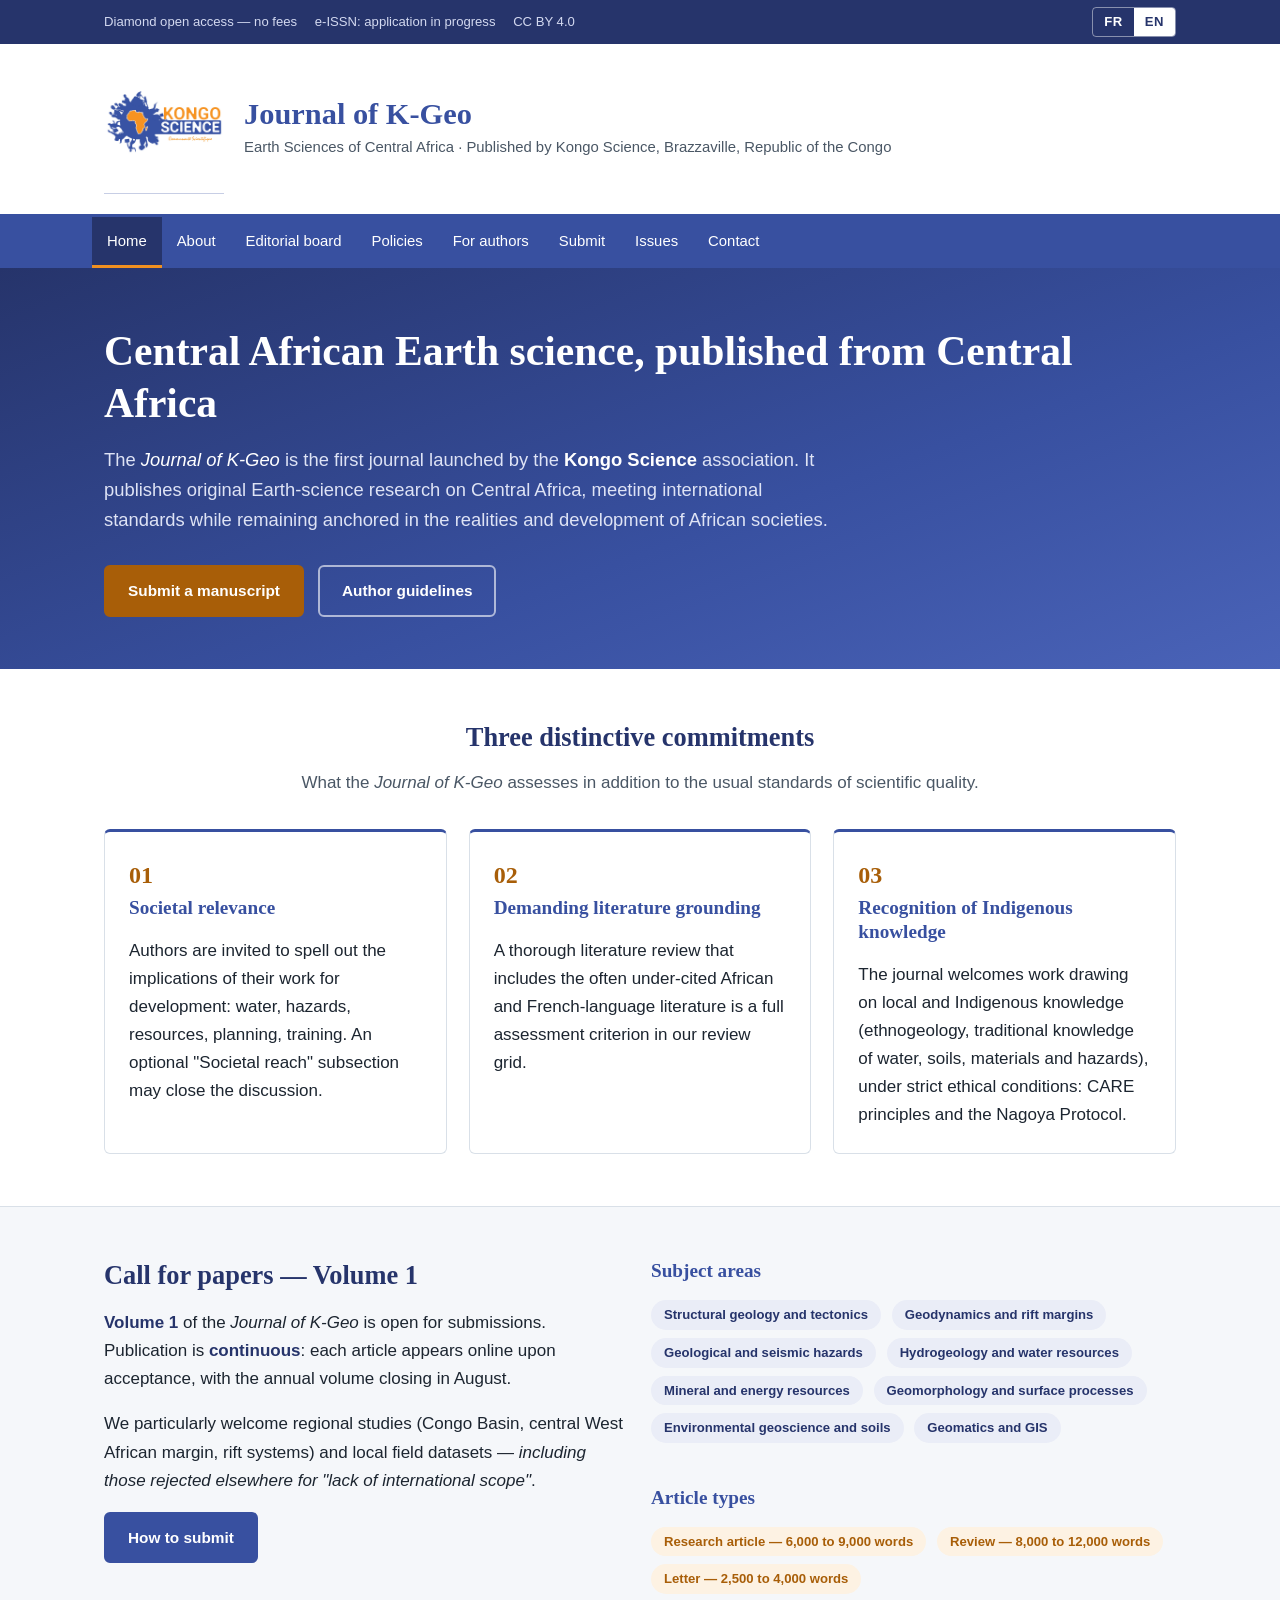
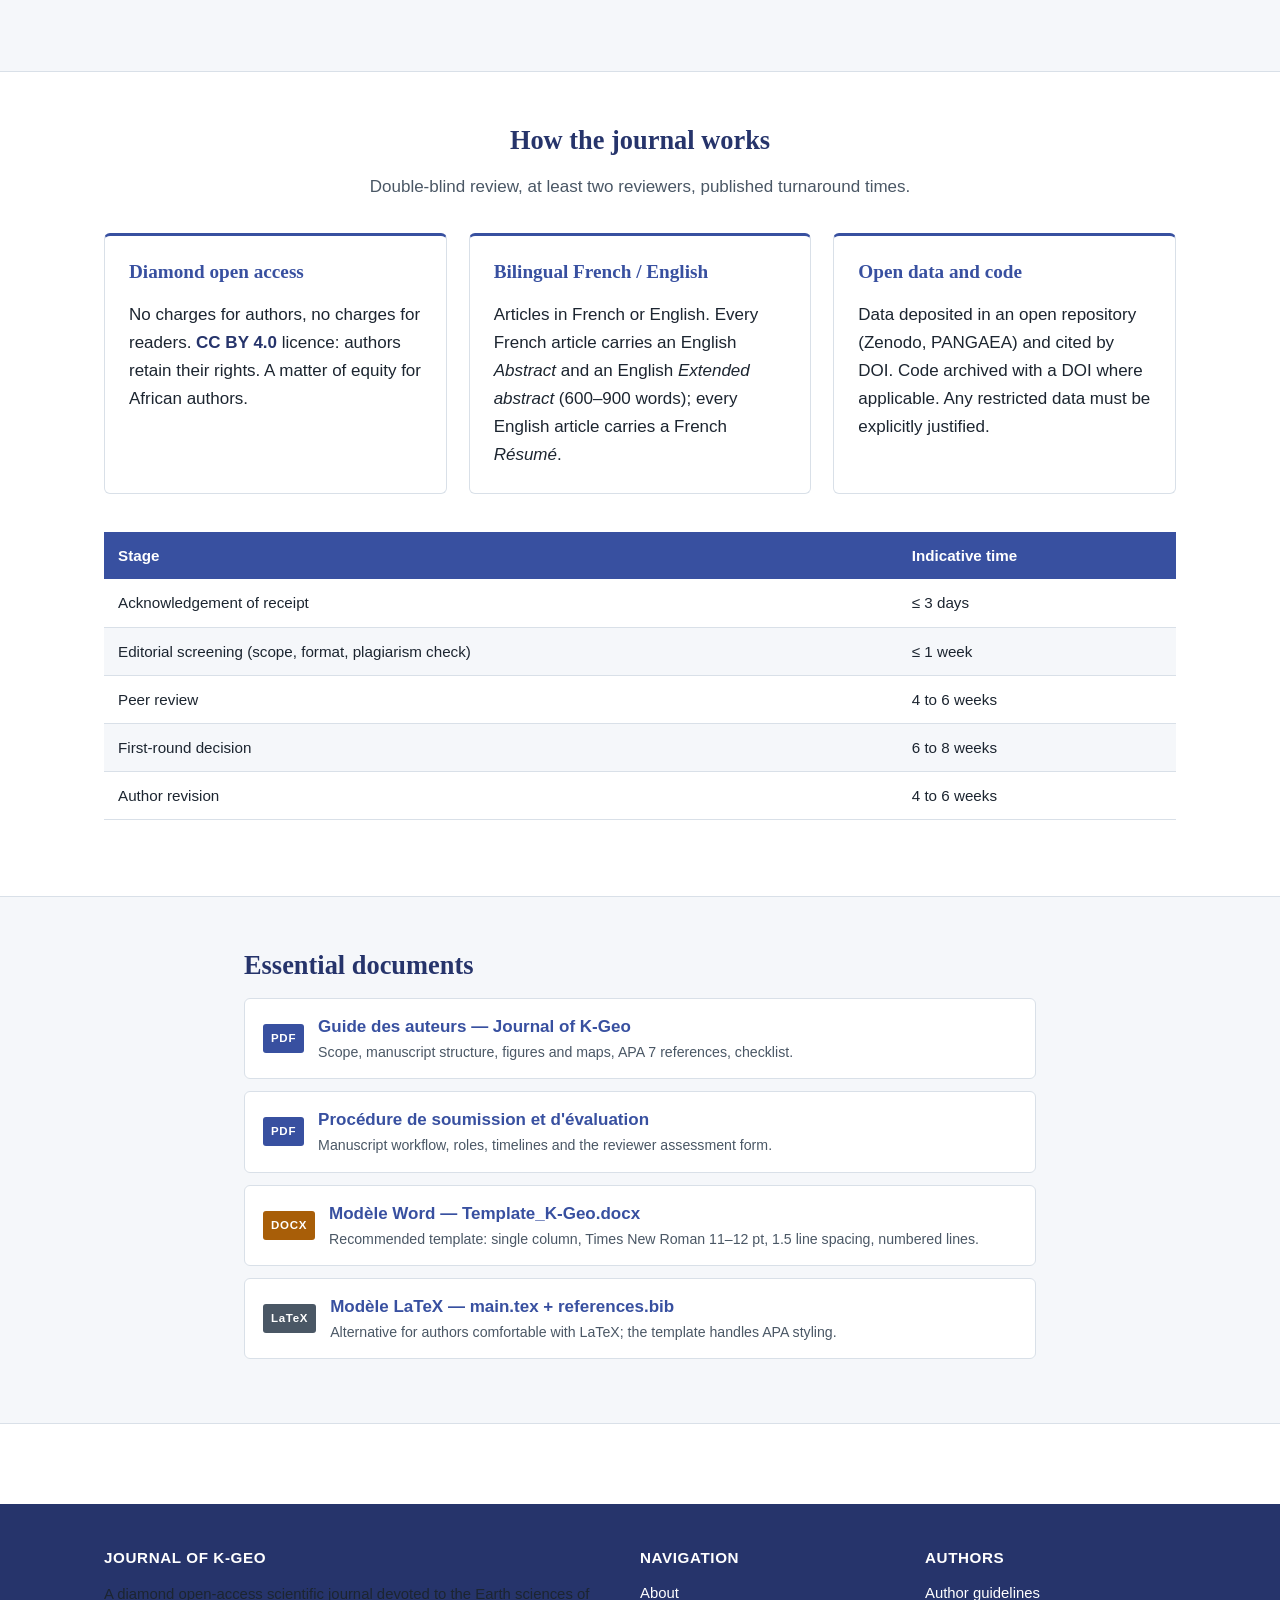
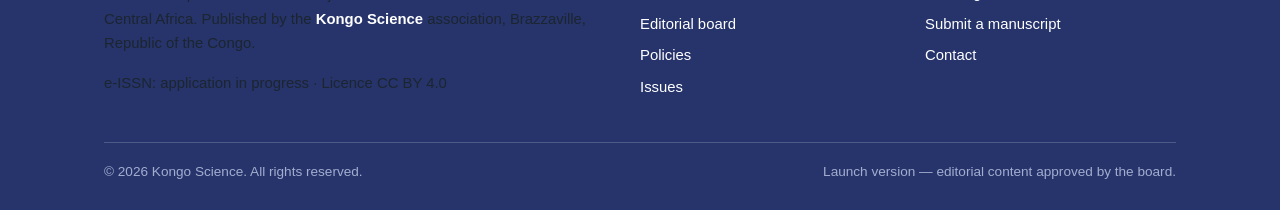
==== index.html @ 37c812da "Site du Journal of K-Geo Site statique bilingue (FR/EN) de la revue publiee par Kongo Science : peri" ====
<!DOCTYPE html>
<html lang="fr">
<head>
<meta charset="utf-8">
<meta name="viewport" content="width=device-width, initial-scale=1">
<title>Journal of K-Geo — Sciences de la Terre d'Afrique centrale | Kongo Science</title>
<meta name="description" content="Journal of K-Geo : revue scientifique en libre acces diamant, bilingue francais/anglais, consacree aux sciences de la Terre d'Afrique centrale. Publiee par l'association Kongo Science, Brazzaville.">
<link rel="icon" href="assets/img/favicon.ico" sizes="any">
<link rel="icon" type="image/png" sizes="32x32" href="assets/img/favicon-32x32.png">
<link rel="icon" type="image/png" sizes="16x16" href="assets/img/favicon-16x16.png">
<link rel="apple-touch-icon" href="assets/img/apple-touch-icon.png">
<link rel="stylesheet" href="assets/css/style.css">
</head>
<body class="lang-fr">

<!-- ===== Bandeau superieur ===== -->
<div class="topbar">
  <div class="wrap">
    <div class="badges">
      <span data-lang="fr">Libre accès diamant — aucun frais</span>
      <span data-lang="en">Diamond open access — no fees</span>
      <span data-lang="fr">e-ISSN : en cours d'attribution</span>
      <span data-lang="en">e-ISSN: application in progress</span>
      <span>CC BY 4.0</span>
    </div>
    <div class="langswitch" role="group" aria-label="Langue / Language">
      <button type="button" data-setlang="fr" aria-pressed="true">FR</button>
      <button type="button" data-setlang="en" aria-pressed="false">EN</button>
    </div>
  </div>
</div>

<!-- ===== En-tete ===== -->
<header class="masthead">
  <div class="wrap">
    <a href="index.html"><img class="logo" src="assets/img/logo-kongoscience.png" alt="Kongo Science"></a>
    <div class="titleblock">
      <a href="index.html"><span class="jtitle">Journal of K-Geo</span></a>
      <span class="jsub" data-lang="fr">Sciences de la Terre d'Afrique centrale &middot; Publié par Kongo Science, Brazzaville, République du Congo</span>
      <span class="jsub" data-lang="en">Earth Sciences of Central Africa &middot; Published by Kongo Science, Brazzaville, Republic of the Congo</span>
    </div>
  </div>
</header>

<!-- ===== Navigation ===== -->
<nav class="main">
  <ul>
    <li><a href="index.html"><span data-lang="fr">Accueil</span><span data-lang="en">Home</span></a></li>
    <li><a href="revue.html"><span data-lang="fr">La revue</span><span data-lang="en">About</span></a></li>
    <li><a href="comite.html"><span data-lang="fr">Comité éditorial</span><span data-lang="en">Editorial board</span></a></li>
    <li><a href="politiques.html"><span data-lang="fr">Politiques</span><span data-lang="en">Policies</span></a></li>
    <li><a href="auteurs.html"><span data-lang="fr">Guide auteurs</span><span data-lang="en">For authors</span></a></li>
    <li><a href="soumission.html"><span data-lang="fr">Soumettre</span><span data-lang="en">Submit</span></a></li>
    <li><a href="numeros.html"><span data-lang="fr">Numéros</span><span data-lang="en">Issues</span></a></li>
    <li><a href="contact.html"><span data-lang="fr">Contact</span><span data-lang="en">Contact</span></a></li>
  </ul>
</nav>

<!-- ===== Hero ===== -->
<section class="hero">
  <div class="wrap">
    <div data-lang="fr">
      <h1>La science de la Terre d'Afrique centrale, publiée depuis l'Afrique centrale</h1>
      <p class="lead">Le <em>Journal of K-Geo</em> est la première revue lancée par l'association <strong>Kongo Science</strong>. Il publie des travaux originaux en sciences de la Terre portant sur l'Afrique centrale, avec une exigence de rigueur internationale et un ancrage résolu dans les réalités et le développement des sociétés africaines.</p>
    </div>
    <div data-lang="en">
      <h1>Central African Earth science, published from Central Africa</h1>
      <p class="lead">The <em>Journal of K-Geo</em> is the first journal launched by the <strong>Kongo Science</strong> association. It publishes original Earth-science research on Central Africa, meeting international standards while remaining anchored in the realities and development of African societies.</p>
    </div>
    <div class="cta">
      <a class="btn btn-primary" href="soumission.html"><span data-lang="fr">Soumettre un manuscrit</span><span data-lang="en">Submit a manuscript</span></a>
      <a class="btn btn-ghost" href="auteurs.html"><span data-lang="fr">Guide des auteurs</span><span data-lang="en">Author guidelines</span></a>
    </div>
  </div>
</section>

<main>

<!-- ===== Ce qui definit la revue ===== -->
<section class="band">
  <div class="wrap">
    <div class="section-title">
      <div data-lang="fr">
        <h2>Trois marqueurs distinctifs</h2>
        <p>Ce que le <em>Journal of K-Geo</em> évalue en plus des critères habituels de qualité scientifique.</p>
      </div>
      <div data-lang="en">
        <h2>Three distinctive commitments</h2>
        <p>What the <em>Journal of K-Geo</em> assesses in addition to the usual standards of scientific quality.</p>
      </div>
    </div>

    <div class="grid grid-3">
      <div class="card">
        <span class="num">01</span>
        <div data-lang="fr">
          <h3>Pertinence sociétale</h3>
          <p>Chaque article est invité à expliciter ses implications pour le développement : eau, aléas, ressources, aménagement, formation. Une rubrique facultative « Portée sociétale » peut clore la discussion.</p>
        </div>
        <div data-lang="en">
          <h3>Societal relevance</h3>
          <p>Authors are invited to spell out the implications of their work for development: water, hazards, resources, planning, training. An optional "Societal reach" subsection may close the discussion.</p>
        </div>
      </div>

      <div class="card">
        <span class="num">02</span>
        <div data-lang="fr">
          <h3>Ancrage bibliographique exigeant</h3>
          <p>Une revue de littérature solide, intégrant la littérature africaine et francophone souvent sous-citée, est un critère d'évaluation à part entière de la grille de relecture.</p>
        </div>
        <div data-lang="en">
          <h3>Demanding literature grounding</h3>
          <p>A thorough literature review that includes the often under-cited African and French-language literature is a full assessment criterion in our review grid.</p>
        </div>
      </div>

      <div class="card">
        <span class="num">03</span>
        <div data-lang="fr">
          <h3>Valorisation des savoirs autochtones</h3>
          <p>La revue accueille les travaux mobilisant les savoirs locaux (ethnogéologie, connaissances traditionnelles de l'eau, des sols, des matériaux et des aléas), sous conditions éthiques strictes : principes CARE et Protocole de Nagoya.</p>
        </div>
        <div data-lang="en">
          <h3>Recognition of Indigenous knowledge</h3>
          <p>The journal welcomes work drawing on local and Indigenous knowledge (ethnogeology, traditional knowledge of water, soils, materials and hazards), under strict ethical conditions: CARE principles and the Nagoya Protocol.</p>
        </div>
      </div>
    </div>
  </div>
</section>

<!-- ===== Appel a contributions ===== -->
<section class="band soft">
  <div class="wrap">
    <div class="grid grid-2">
      <div>
        <div data-lang="fr">
          <h2 style="margin-top:0">Appel à contributions — Volume 1</h2>
          <p>Le <strong>volume 1</strong> du <em>Journal of K-Geo</em> est ouvert aux soumissions. La publication se fait <strong>en continu</strong> : chaque article paraît en ligne dès son acceptation, le volume annuel étant clôturé en août.</p>
          <p>Sont particulièrement bienvenus les études régionales (bassin du Congo, marge ouest-africaine centrale, rift) et les jeux de données de terrain locaux — <em>y compris lorsqu'ils ont été refusés ailleurs pour « manque de portée internationale »</em>.</p>
          <p><a class="btn btn-solid" href="soumission.html">Comment soumettre</a></p>
        </div>
        <div data-lang="en">
          <h2 style="margin-top:0">Call for papers — Volume 1</h2>
          <p><strong>Volume 1</strong> of the <em>Journal of K-Geo</em> is open for submissions. Publication is <strong>continuous</strong>: each article appears online upon acceptance, with the annual volume closing in August.</p>
          <p>We particularly welcome regional studies (Congo Basin, central West African margin, rift systems) and local field datasets — <em>including those rejected elsewhere for "lack of international scope"</em>.</p>
          <p><a class="btn btn-solid" href="soumission.html">How to submit</a></p>
        </div>
      </div>

      <div>
        <div data-lang="fr">
          <h3 style="margin-top:0">Champs thématiques</h3>
          <p>
            <span class="pill">Géologie structurale et tectonique</span>
            <span class="pill">Géodynamique et marges de rift</span>
            <span class="pill">Aléas géologiques et sismiques</span>
            <span class="pill">Hydrogéologie et ressources en eau</span>
            <span class="pill">Ressources minérales et énergétiques</span>
            <span class="pill">Géomorphologie et processus de surface</span>
            <span class="pill">Géosciences de l'environnement et sols</span>
            <span class="pill">Géomatique et SIG</span>
          </p>
          <h3>Types d'articles</h3>
          <p>
            <span class="pill ocre">Article de recherche — 6 000 à 9 000 mots</span>
            <span class="pill ocre">Revue de synthèse — 8 000 à 12 000 mots</span>
            <span class="pill ocre">Lettre — 2 500 à 4 000 mots</span>
          </p>
        </div>
        <div data-lang="en">
          <h3 style="margin-top:0">Subject areas</h3>
          <p>
            <span class="pill">Structural geology and tectonics</span>
            <span class="pill">Geodynamics and rift margins</span>
            <span class="pill">Geological and seismic hazards</span>
            <span class="pill">Hydrogeology and water resources</span>
            <span class="pill">Mineral and energy resources</span>
            <span class="pill">Geomorphology and surface processes</span>
            <span class="pill">Environmental geoscience and soils</span>
            <span class="pill">Geomatics and GIS</span>
          </p>
          <h3>Article types</h3>
          <p>
            <span class="pill ocre">Research article — 6,000 to 9,000 words</span>
            <span class="pill ocre">Review — 8,000 to 12,000 words</span>
            <span class="pill ocre">Letter — 2,500 to 4,000 words</span>
          </p>
        </div>
      </div>
    </div>
  </div>
</section>

<!-- ===== Fonctionnement ===== -->
<section class="band">
  <div class="wrap">
    <div class="section-title">
      <div data-lang="fr">
        <h2>Comment fonctionne la revue</h2>
        <p>Une évaluation en double aveugle, deux relecteurs minimum, des délais annoncés.</p>
      </div>
      <div data-lang="en">
        <h2>How the journal works</h2>
        <p>Double-blind review, at least two reviewers, published turnaround times.</p>
      </div>
    </div>

    <div class="grid grid-3">
      <div class="card">
        <div data-lang="fr">
          <h3>Libre accès diamant</h3>
          <p>Aucun frais pour les auteurs, aucun frais pour les lecteurs. Licence <strong>CC BY 4.0</strong> : les auteurs conservent leurs droits. Un choix d'équité pour les auteurs africains.</p>
        </div>
        <div data-lang="en">
          <h3>Diamond open access</h3>
          <p>No charges for authors, no charges for readers. <strong>CC BY 4.0</strong> licence: authors retain their rights. A matter of equity for African authors.</p>
        </div>
      </div>
      <div class="card">
        <div data-lang="fr">
          <h3>Bilingue français / anglais</h3>
          <p>Article en français ou en anglais. Tout article français porte un <em>Abstract</em> anglais et un <em>Extended abstract</em> anglais (600 à 900 mots) ; tout article anglais porte un résumé français.</p>
        </div>
        <div data-lang="en">
          <h3>Bilingual French / English</h3>
          <p>Articles in French or English. Every French article carries an English <em>Abstract</em> and an English <em>Extended abstract</em> (600–900 words); every English article carries a French <em>Résumé</em>.</p>
        </div>
      </div>
      <div class="card">
        <div data-lang="fr">
          <h3>Données et code ouverts</h3>
          <p>Données déposées dans un dépôt ouvert (Zenodo, PANGAEA) et citées par DOI. Code archivé avec DOI si applicable. Toute donnée non diffusable doit être explicitement justifiée.</p>
        </div>
        <div data-lang="en">
          <h3>Open data and code</h3>
          <p>Data deposited in an open repository (Zenodo, PANGAEA) and cited by DOI. Code archived with a DOI where applicable. Any restricted data must be explicitly justified.</p>
        </div>
      </div>
    </div>

    <div class="table-scroll" style="margin-top:2.4rem">
      <table>
        <thead>
          <tr>
            <th><span data-lang="fr">Étape</span><span data-lang="en">Stage</span></th>
            <th><span data-lang="fr">Délai indicatif</span><span data-lang="en">Indicative time</span></th>
          </tr>
        </thead>
        <tbody>
          <tr><td><span data-lang="fr">Accusé de réception</span><span data-lang="en">Acknowledgement of receipt</span></td><td><span data-lang="fr">≤ 3 jours</span><span data-lang="en">≤ 3 days</span></td></tr>
          <tr><td><span data-lang="fr">Filtre éditorial (périmètre, format, anti-plagiat)</span><span data-lang="en">Editorial screening (scope, format, plagiarism check)</span></td><td><span data-lang="fr">≤ 1 semaine</span><span data-lang="en">≤ 1 week</span></td></tr>
          <tr><td><span data-lang="fr">Relecture</span><span data-lang="en">Peer review</span></td><td><span data-lang="fr">4 à 6 semaines</span><span data-lang="en">4 to 6 weeks</span></td></tr>
          <tr><td><span data-lang="fr">Décision de première ronde</span><span data-lang="en">First-round decision</span></td><td><span data-lang="fr">6 à 8 semaines</span><span data-lang="en">6 to 8 weeks</span></td></tr>
          <tr><td><span data-lang="fr">Révision par les auteurs</span><span data-lang="en">Author revision</span></td><td><span data-lang="fr">4 à 6 semaines</span><span data-lang="en">4 to 6 weeks</span></td></tr>
        </tbody>
      </table>
    </div>
  </div>
</section>

<!-- ===== Telechargements ===== -->
<section class="band soft">
  <div class="wrap narrow">
    <div data-lang="fr"><h2 style="margin-top:0">Documents essentiels</h2></div>
    <div data-lang="en"><h2 style="margin-top:0">Essential documents</h2></div>

    <div class="dl">
      <span class="ext">PDF</span>
      <div><a href="telechargements/Guide_auteurs_K-Geo.pdf">Guide des auteurs — Journal of K-Geo</a>
        <small><span data-lang="fr">Périmètre, structure du manuscrit, figures et cartes, références APA 7, liste de contrôle.</span><span data-lang="en">Scope, manuscript structure, figures and maps, APA 7 references, checklist.</span></small></div>
    </div>
    <div class="dl">
      <span class="ext">PDF</span>
      <div><a href="telechargements/Procedure_soumission_evaluation_K-Geo.pdf">Procédure de soumission et d'évaluation</a>
        <small><span data-lang="fr">Circuit du manuscrit, rôles, délais et formulaire d'évaluation du relecteur.</span><span data-lang="en">Manuscript workflow, roles, timelines and the reviewer assessment form.</span></small></div>
    </div>
    <div class="dl">
      <span class="ext doc">DOCX</span>
      <div><a href="telechargements/Template_K-Geo.docx">Modèle Word — Template_K-Geo.docx</a>
        <small><span data-lang="fr">Modèle recommandé : une colonne, Times New Roman 11–12 pt, interligne 1,5, lignes numérotées.</span><span data-lang="en">Recommended template: single column, Times New Roman 11–12 pt, 1.5 line spacing, numbered lines.</span></small></div>
    </div>
    <div class="dl">
      <span class="ext tex">LaTeX</span>
      <div><a href="telechargements/template-latex-K-Geo.zip">Modèle LaTeX — main.tex + references.bib</a>
        <small><span data-lang="fr">Alternative pour les auteurs qui maîtrisent LaTeX ; le gabarit gère le style APA.</span><span data-lang="en">Alternative for authors comfortable with LaTeX; the template handles APA styling.</span></small></div>
    </div>
  </div>
</section>

</main>

<!-- ===== Pied de page ===== -->
<footer class="site">
  <div class="wrap">
    <div class="cols">
      <div>
        <h4>Journal of K-Geo</h4>
        <p data-lang="fr">Revue scientifique en libre accès diamant consacrée aux sciences de la Terre d'Afrique centrale. Publiée par l'association <strong style="color:#fff">Kongo Science</strong>, Brazzaville, République du Congo.</p>
        <p data-lang="en">A diamond open-access scientific journal devoted to the Earth sciences of Central Africa. Published by the <strong style="color:#fff">Kongo Science</strong> association, Brazzaville, Republic of the Congo.</p>
        <p><span data-lang="fr">e-ISSN : en cours d'attribution</span><span data-lang="en">e-ISSN: application in progress</span> &middot; <span data-lang="fr">Licence</span><span data-lang="en">Licence</span> CC BY 4.0</p>
      </div>
      <div>
        <h4><span data-lang="fr">Navigation</span><span data-lang="en">Navigation</span></h4>
        <ul>
          <li><a href="revue.html"><span data-lang="fr">La revue</span><span data-lang="en">About</span></a></li>
          <li><a href="comite.html"><span data-lang="fr">Comité éditorial</span><span data-lang="en">Editorial board</span></a></li>
          <li><a href="politiques.html"><span data-lang="fr">Politiques</span><span data-lang="en">Policies</span></a></li>
          <li><a href="numeros.html"><span data-lang="fr">Numéros</span><span data-lang="en">Issues</span></a></li>
        </ul>
      </div>
      <div>
        <h4><span data-lang="fr">Auteurs</span><span data-lang="en">Authors</span></h4>
        <ul>
          <li><a href="auteurs.html"><span data-lang="fr">Guide des auteurs</span><span data-lang="en">Author guidelines</span></a></li>
          <li><a href="soumission.html"><span data-lang="fr">Soumettre un manuscrit</span><span data-lang="en">Submit a manuscript</span></a></li>
          <li><a href="contact.html"><span data-lang="fr">Contact</span><span data-lang="en">Contact</span></a></li>
        </ul>
      </div>
    </div>
    <div class="legal">
      <span>&copy; <span class="js-year">2026</span> Kongo Science. <span data-lang="fr">Tous droits réservés.</span><span data-lang="en">All rights reserved.</span></span>
      <span data-lang="fr">Site en version de lancement — contenus éditoriaux validés par le comité.</span>
      <span data-lang="en">Launch version — editorial content approved by the board.</span>
    </div>
  </div>
</footer>

<script src="assets/js/site.js"></script>
</body>
</html>
---- assets/css/style.css ----
/* ==========================================================================
   Journal of K-Geo — feuille de style principale
   Kongo Science, Brazzaville, Republique du Congo
   ========================================================================== */

:root {
  /* Couleurs officielles Kongo Science, relevees sur le logo */
  --kgeo:        #3850a0;   /* bleu indigo du logo */
  --kgeo-dark:   #26346b;
  --kgeo-light:  #eaedf7;
  --ocre:        #f09020;   /* orange du logo : aplats, bordures, accents */
  --ocre-deep:   #a85e08;   /* meme orange assombri : textes et boutons,
                               pour un contraste lisible sur fond clair */
  --ocre-light:  #fdf2e3;
  --text:        #1c2530;
  --text-soft:   #4a5765;
  --line:        #d9e0e8;
  --bg:          #ffffff;
  --bg-soft:     #f5f7fa;
  --radius:      6px;
  --maxw:        1120px;
  --serif:       "Iowan Old Style", "Palatino Linotype", Palatino, Georgia, "Times New Roman", serif;
  --sans:        -apple-system, BlinkMacSystemFont, "Segoe UI", Roboto, "Helvetica Neue", Arial, sans-serif;
}

* { box-sizing: border-box; }

html { scroll-behavior: smooth; }

body {
  margin: 0;
  font-family: var(--sans);
  font-size: 17px;
  line-height: 1.65;
  color: var(--text);
  background: var(--bg);
  -webkit-font-smoothing: antialiased;
}

/* ---------- Bascule de langue -------------------------------------------- */
body.lang-fr [data-lang="en"],
body.lang-en [data-lang="fr"] { display: none !important; }

/* ---------- Elements de base --------------------------------------------- */
h1, h2, h3, h4 { font-family: var(--serif); color: var(--kgeo-dark); line-height: 1.25; margin: 0 0 .6em; font-weight: 700; }
h1 { font-size: 2.3rem; }
h2 { font-size: 1.65rem; margin-top: 2.2em; }
h3 { font-size: 1.2rem; margin-top: 1.8em; color: var(--kgeo); }
p, li { color: var(--text); }
a { color: var(--kgeo); text-decoration: none; border-bottom: 1px solid rgba(56,80,160,.28); }
a:hover { color: var(--ocre-deep); border-bottom-color: var(--ocre-deep); }
strong { color: var(--kgeo-dark); }
hr { border: 0; border-top: 1px solid var(--line); margin: 2.5rem 0; }
code { font-family: ui-monospace, "Cascadia Mono", Consolas, monospace; font-size: .88em; background: var(--bg-soft); padding: .1em .35em; border-radius: 3px; }

.wrap { max-width: var(--maxw); margin: 0 auto; padding: 0 24px; }
.narrow { max-width: 840px; }

/* ---------- Bandeau superieur -------------------------------------------- */
.topbar { background: var(--kgeo-dark); color: #d3d9f0; font-size: .82rem; }
.topbar .wrap { display: flex; justify-content: space-between; align-items: center; gap: 16px; padding-top: 7px; padding-bottom: 7px; flex-wrap: wrap; }
.topbar a { color: #fff; border: 0; }
.topbar .badges span { margin-right: 14px; white-space: nowrap; }

.langswitch { display: inline-flex; border: 1px solid rgba(255,255,255,.45); border-radius: 4px; overflow: hidden; }
.langswitch button {
  font: inherit; font-weight: 600; letter-spacing: .04em;
  background: transparent; color: #fff; border: 0; padding: 3px 11px; cursor: pointer;
}
.langswitch button[aria-pressed="true"] { background: #fff; color: var(--kgeo-dark); }

/* ---------- En-tete ------------------------------------------------------- */
header.masthead { border-bottom: 3px solid var(--kgeo); background: #fff; }
header.masthead .wrap { display: flex; align-items: center; gap: 20px; padding-top: 20px; padding-bottom: 20px; flex-wrap: wrap; }
.logo { width: 120px; height: auto; flex: none; }
.titleblock .jtitle { font-family: var(--serif); font-size: 1.9rem; font-weight: 700; color: var(--kgeo); line-height: 1.1; display: block; }
.titleblock .jsub { font-size: .93rem; color: var(--text-soft); display: block; margin-top: 4px; }
.titleblock a { border: 0; }

/* ---------- Navigation ---------------------------------------------------- */
nav.main { background: var(--kgeo); position: sticky; top: 0; z-index: 20; }
nav.main ul { list-style: none; margin: 0 auto; padding: 0 12px; display: flex; flex-wrap: wrap; max-width: var(--maxw); }
nav.main a {
  display: block; color: #fff; border: 0; padding: 12px 15px;
  font-size: .93rem; font-weight: 500; border-bottom: 3px solid transparent;
}
nav.main a:hover { background: var(--kgeo-dark); color: #fff; }
nav.main a.active { border-bottom-color: var(--ocre); background: var(--kgeo-dark); }

/* ---------- Bloc d'accueil ------------------------------------------------ */
.hero { background: linear-gradient(160deg, var(--kgeo-dark) 0%, var(--kgeo) 60%, #4a63b8 100%); color: #fff; padding: 58px 0 52px; }
.hero h1 { color: #fff; font-size: 2.6rem; margin-bottom: .35em; }
.hero p.lead { font-size: 1.15rem; color: #dee3f5; max-width: 740px; margin: 0 0 1.6em; }
.hero .cta { display: flex; gap: 14px; flex-wrap: wrap; }
/* Sur fond sombre, le gras doit rester clair : la regle globale
   strong{color:var(--kgeo-dark)} le rendrait illisible. */
.hero strong, .hero em { color: #fff; }

.btn {
  display: inline-block; padding: 11px 22px; border-radius: var(--radius);
  font-weight: 600; font-size: .96rem; border: 2px solid transparent; cursor: pointer;
}
.btn-primary { background: var(--ocre-deep); color: #fff; border-color: var(--ocre-deep); }
.btn-primary:hover { background: #8c4e06; color: #fff; border-color: #8c4e06; }
.btn-ghost { background: transparent; color: #fff; border-color: rgba(255,255,255,.6); }
.btn-ghost:hover { background: rgba(255,255,255,.14); color: #fff; border-color: #fff; }
.btn-solid { background: var(--kgeo); color: #fff; border-color: var(--kgeo); }
.btn-solid:hover { background: var(--kgeo-dark); color: #fff; border-color: var(--kgeo-dark); }

/* ---------- Sections ------------------------------------------------------ */
section.band { padding: 52px 0; }
section.band.soft { background: var(--bg-soft); border-top: 1px solid var(--line); border-bottom: 1px solid var(--line); }
.section-title { text-align: center; margin-bottom: 2rem; }
.section-title h2 { margin-top: 0; }
.section-title p { color: var(--text-soft); max-width: 700px; margin: 0 auto; }

.grid { display: grid; gap: 22px; }
.grid-3 { grid-template-columns: repeat(3, 1fr); }
.grid-2 { grid-template-columns: repeat(2, 1fr); }

.card {
  background: #fff; border: 1px solid var(--line); border-radius: var(--radius);
  padding: 24px; border-top: 3px solid var(--kgeo);
}
.card h3 { margin-top: 0; }
.card p:last-child { margin-bottom: 0; }
.card .num { font-family: var(--serif); font-size: 1.5rem; color: var(--ocre-deep); font-weight: 700; }

/* ---------- Encadres ------------------------------------------------------ */
.callout { background: var(--kgeo-light); border-left: 4px solid var(--kgeo); padding: 18px 22px; border-radius: 0 var(--radius) var(--radius) 0; margin: 1.8rem 0; }
.callout.warn { background: var(--ocre-light); border-left-color: var(--ocre); }
.callout p:first-child { margin-top: 0; }
.callout p:last-child { margin-bottom: 0; }

.pill { display: inline-block; background: var(--kgeo-light); color: var(--kgeo-dark); border-radius: 999px; padding: 4px 13px; font-size: .82rem; font-weight: 600; margin: 0 6px 8px 0; }
.pill.ocre { background: var(--ocre-light); color: var(--ocre-deep); }

/* ---------- Tableaux ------------------------------------------------------ */
.table-scroll { overflow-x: auto; margin: 1.5rem 0; }
table { border-collapse: collapse; width: 100%; font-size: .95rem; }
th, td { text-align: left; padding: 11px 14px; border-bottom: 1px solid var(--line); vertical-align: top; }
thead th { background: var(--kgeo); color: #fff; font-weight: 600; border-bottom: 0; }
tbody tr:nth-child(even) { background: var(--bg-soft); }

/* ---------- Listes speciales ---------------------------------------------- */
ul.checklist { list-style: none; padding-left: 0; }
ul.checklist li { padding-left: 30px; position: relative; margin-bottom: .6em; }
ul.checklist li::before { content: "\2610"; position: absolute; left: 0; color: var(--kgeo); font-size: 1.15em; }

ol.steps { list-style: none; padding-left: 0; counter-reset: st; }
ol.steps li { counter-increment: st; padding-left: 46px; position: relative; margin-bottom: 1.1em; }
ol.steps li::before {
  content: counter(st); position: absolute; left: 0; top: 1px;
  width: 30px; height: 30px; border-radius: 50%; background: var(--kgeo); color: #fff;
  font-size: .9rem; font-weight: 700; display: flex; align-items: center; justify-content: center;
}

/* ---------- Telechargements ----------------------------------------------- */
.dl { display: flex; align-items: center; gap: 14px; border: 1px solid var(--line); border-radius: var(--radius); padding: 14px 18px; margin-bottom: 12px; background: #fff; }
.dl:hover { border-color: var(--kgeo); background: var(--bg-soft); }
.dl .ext { font-size: .72rem; font-weight: 700; letter-spacing: .06em; background: var(--kgeo); color: #fff; padding: 5px 8px; border-radius: 3px; flex: none; }
.dl .ext.doc { background: var(--ocre-deep); }
.dl .ext.tex { background: #4a5765; }
.dl a { border: 0; font-weight: 600; }
.dl small { display: block; color: var(--text-soft); font-weight: 400; }

/* ---------- Membres du comite ---------------------------------------------- */
.member {
  border: 1px solid var(--line); border-left: 5px solid var(--kgeo);
  border-radius: var(--radius); padding: 22px 26px; background: #fff; margin-bottom: 18px;
}
.member .name { font-family: var(--serif); font-size: 1.3rem; font-weight: 700; color: var(--kgeo-dark); margin: 0 0 2px; }
.member .role { font-size: .85rem; font-weight: 700; letter-spacing: .05em; text-transform: uppercase; color: var(--ocre-deep); margin: 0 0 10px; }
.member .affil { margin: 0 0 4px; color: var(--text); }
.member .affil .inst { font-weight: 600; color: var(--kgeo-dark); }
.member .place { color: var(--text-soft); font-size: .92rem; margin: 0 0 12px; }
.member ul { margin: 10px 0 0; padding-left: 20px; font-size: .95rem; }
.member ul li { margin-bottom: .3em; color: var(--text-soft); }
.member ul li strong { color: var(--kgeo-dark); }
.member .links { margin: 12px 0 0; font-size: .92rem; }
.member .links a { margin-right: 16px; white-space: nowrap; }

/* ---------- Numeros / archives -------------------------------------------- */
.issue { border: 1px solid var(--line); border-left: 5px solid var(--ocre); border-radius: var(--radius); padding: 22px 26px; background: #fff; margin-bottom: 18px; }
.issue .meta { color: var(--text-soft); font-size: .9rem; }
.status { display: inline-block; font-size: .78rem; font-weight: 700; letter-spacing: .05em; text-transform: uppercase; padding: 3px 10px; border-radius: 3px; background: var(--ocre-light); color: var(--ocre-deep); }

/* ---------- Pied de page --------------------------------------------------- */
footer.site { background: var(--kgeo-dark); color: #c8cfe8; margin-top: 60px; padding: 44px 0 26px; font-size: .93rem; }
footer.site h4 { color: #fff; font-family: var(--sans); font-size: .95rem; letter-spacing: .04em; text-transform: uppercase; margin-bottom: .9em; }
footer.site a { color: #fff; border: 0; }
footer.site a:hover { color: #f5ad55; }
footer.site ul { list-style: none; padding: 0; margin: 0; }
footer.site li { margin-bottom: .45em; }
footer.site .cols { display: grid; grid-template-columns: 2fr 1fr 1fr; gap: 34px; }
footer.site .legal { border-top: 1px solid rgba(255,255,255,.18); margin-top: 32px; padding-top: 18px; font-size: .85rem; color: #a3adcf; display: flex; justify-content: space-between; gap: 16px; flex-wrap: wrap; }

/* ---------- Titre de page -------------------------------------------------- */
.pagehead { background: var(--bg-soft); border-bottom: 1px solid var(--line); padding: 38px 0 30px; }
.pagehead h1 { margin-bottom: .25em; }
.pagehead p { color: var(--text-soft); margin: 0; max-width: 780px; }

main { padding-bottom: 20px; }
main .wrap > h2:first-child { margin-top: 1.6em; }

/* ---------- Responsive ----------------------------------------------------- */
@media (max-width: 880px) {
  .grid-3, .grid-2 { grid-template-columns: 1fr; }
  footer.site .cols { grid-template-columns: 1fr; }
  .hero h1 { font-size: 2rem; }
  h1 { font-size: 1.8rem; }
  .titleblock .jtitle { font-size: 1.45rem; }
  nav.main a { padding: 10px 12px; font-size: .88rem; }
}

/* ---------- Impression ------------------------------------------------------ */
@media print {
  nav.main, .topbar, .hero .cta, footer.site { display: none; }
  body { font-size: 11pt; }
  a { color: #000; border: 0; }
}
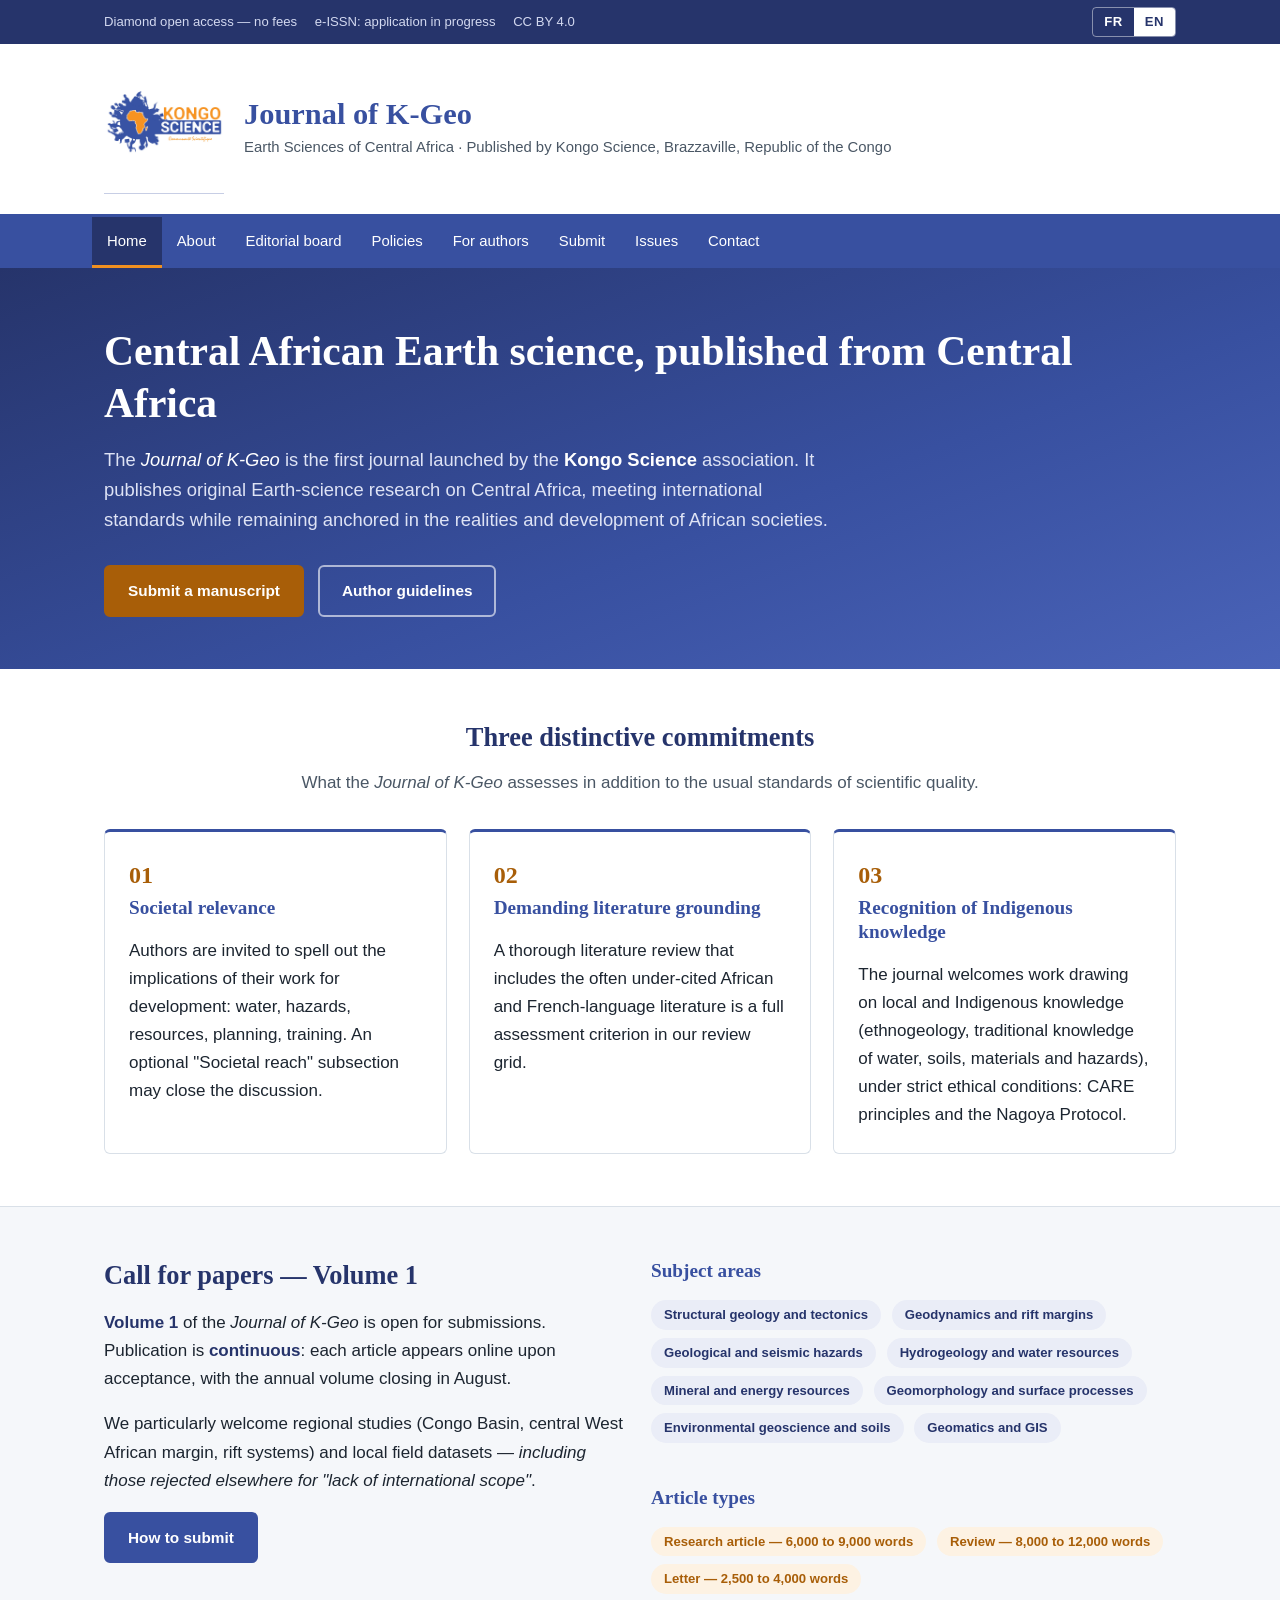
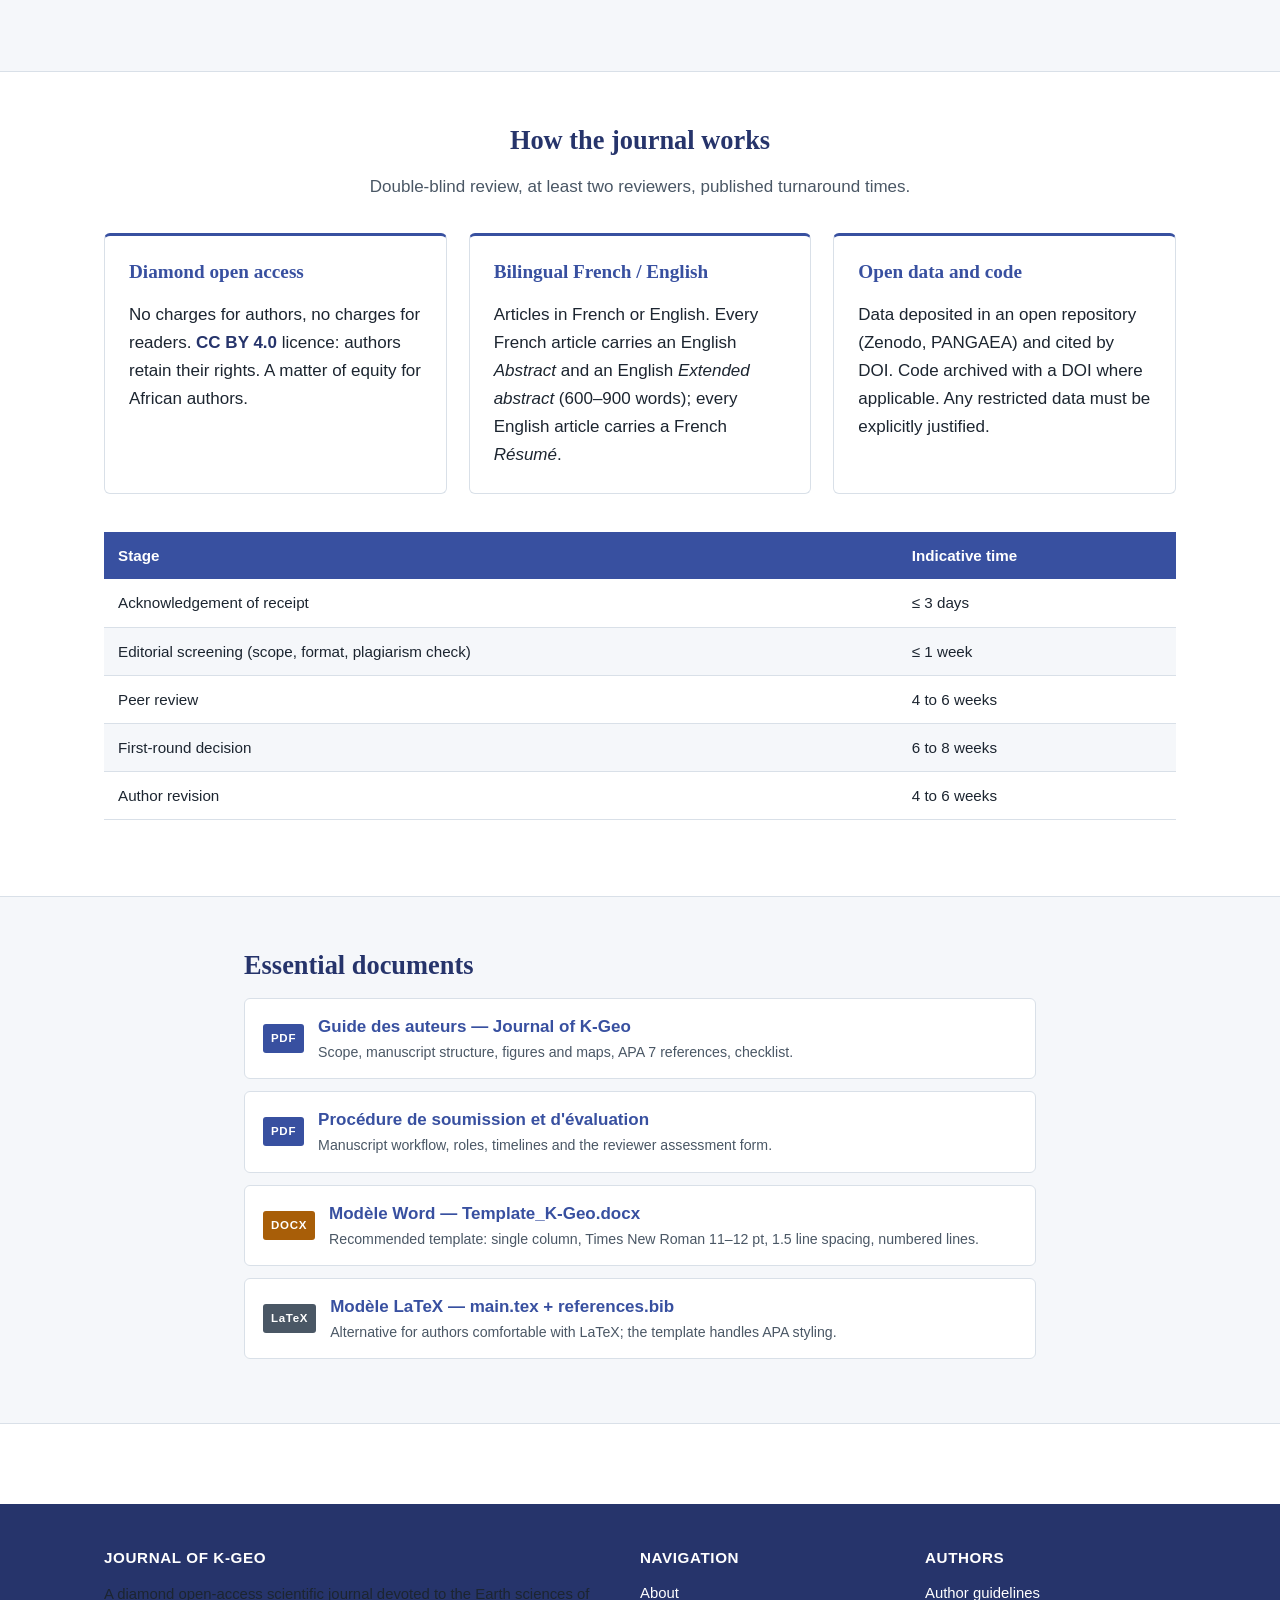
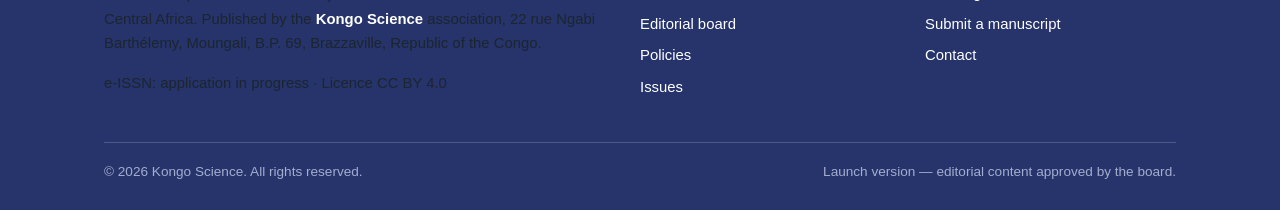
==== commit 4837e48c: "Ajoute l adresse postale de l editeur Le Centre international de l ISSN exige que le nom ET l adress" ====
--- a/index.html
+++ b/index.html
@@ -297,8 +297,8 @@
     <div class="cols">
       <div>
         <h4>Journal of K-Geo</h4>
-        <p data-lang="fr">Revue scientifique en libre accès diamant consacrée aux sciences de la Terre d'Afrique centrale. Publiée par l'association <strong style="color:#fff">Kongo Science</strong>, Brazzaville, République du Congo.</p>
-        <p data-lang="en">A diamond open-access scientific journal devoted to the Earth sciences of Central Africa. Published by the <strong style="color:#fff">Kongo Science</strong> association, Brazzaville, Republic of the Congo.</p>
+        <p data-lang="fr">Revue scientifique en libre accès diamant consacrée aux sciences de la Terre d'Afrique centrale. Publiée par l'association <strong style="color:#fff">Kongo Science</strong>, 22 rue Ngabi Barthélemy, Moungali, B.P. 69, Brazzaville, République du Congo.</p>
+        <p data-lang="en">A diamond open-access scientific journal devoted to the Earth sciences of Central Africa. Published by the <strong style="color:#fff">Kongo Science</strong> association, 22 rue Ngabi Barthélemy, Moungali, B.P. 69, Brazzaville, Republic of the Congo.</p>
         <p><span data-lang="fr">e-ISSN : en cours d'attribution</span><span data-lang="en">e-ISSN: application in progress</span> &middot; <span data-lang="fr">Licence</span><span data-lang="en">Licence</span> CC BY 4.0</p>
       </div>
       <div>
